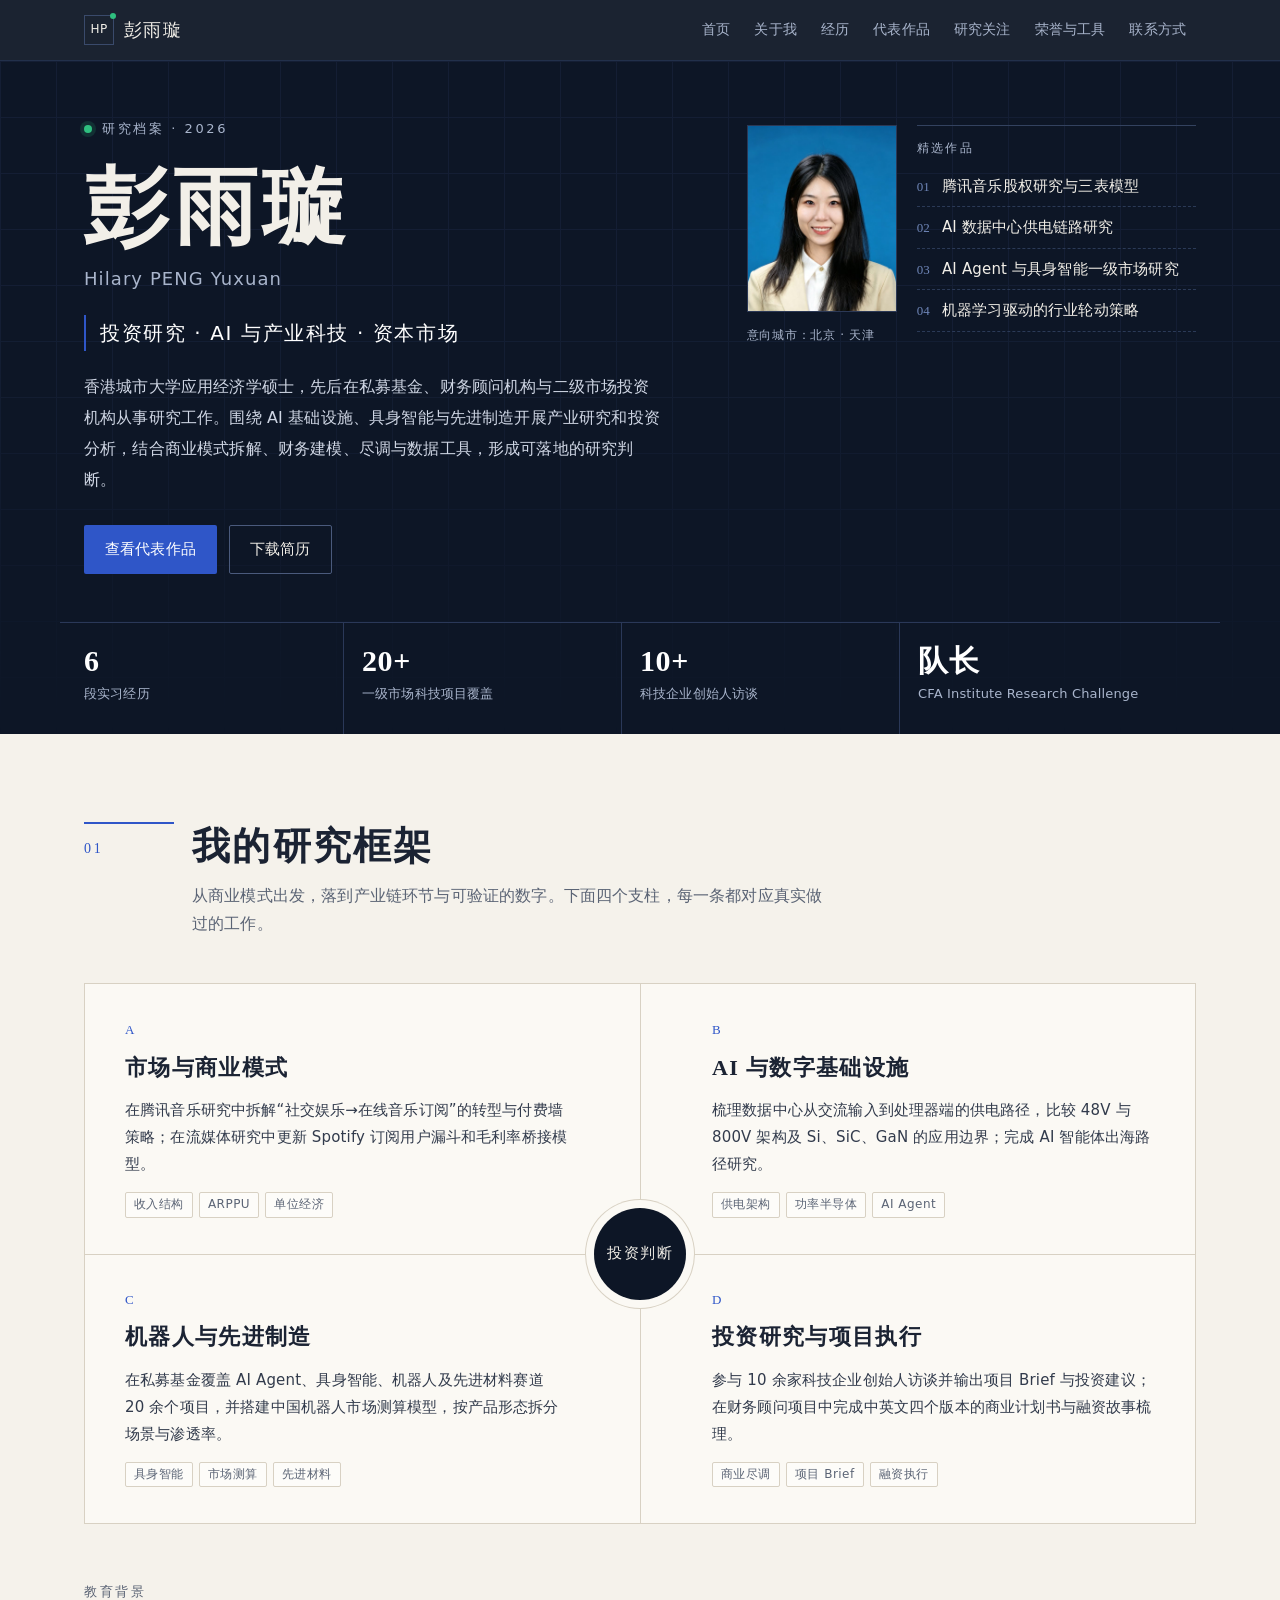
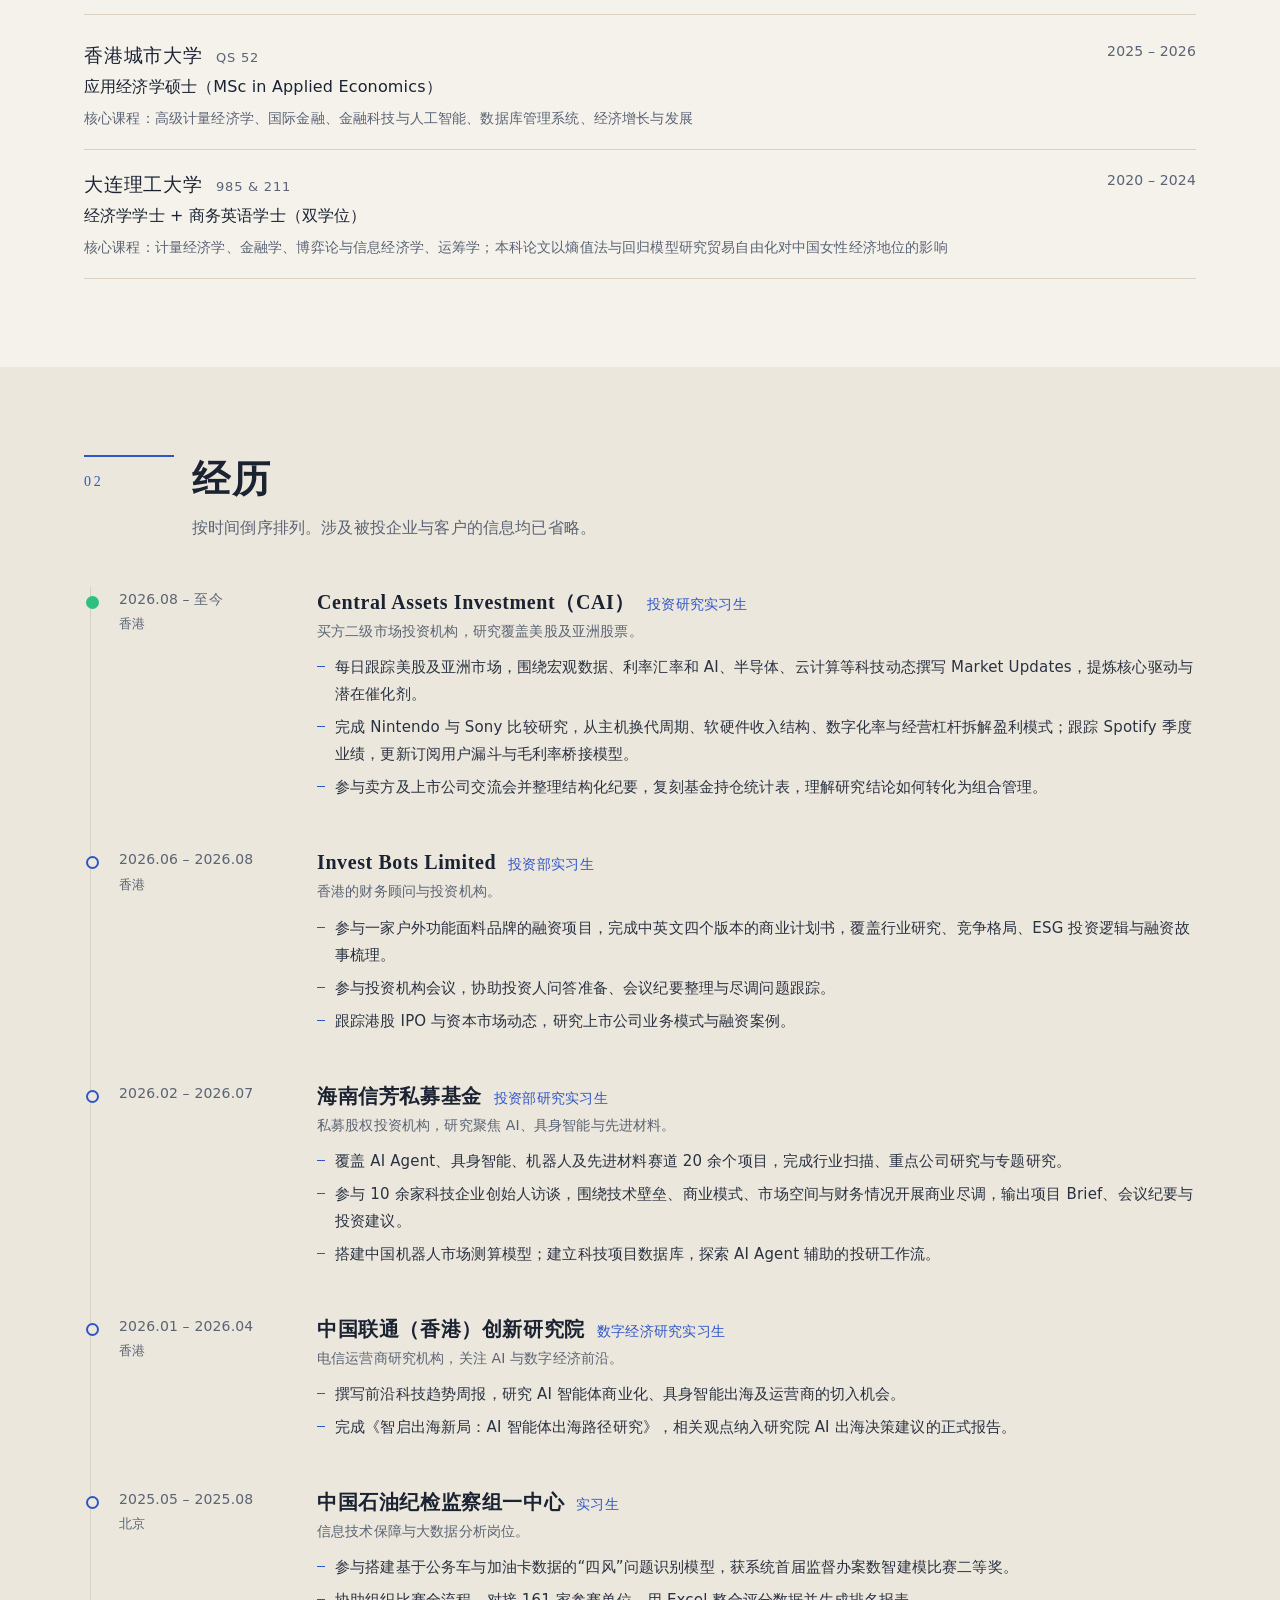
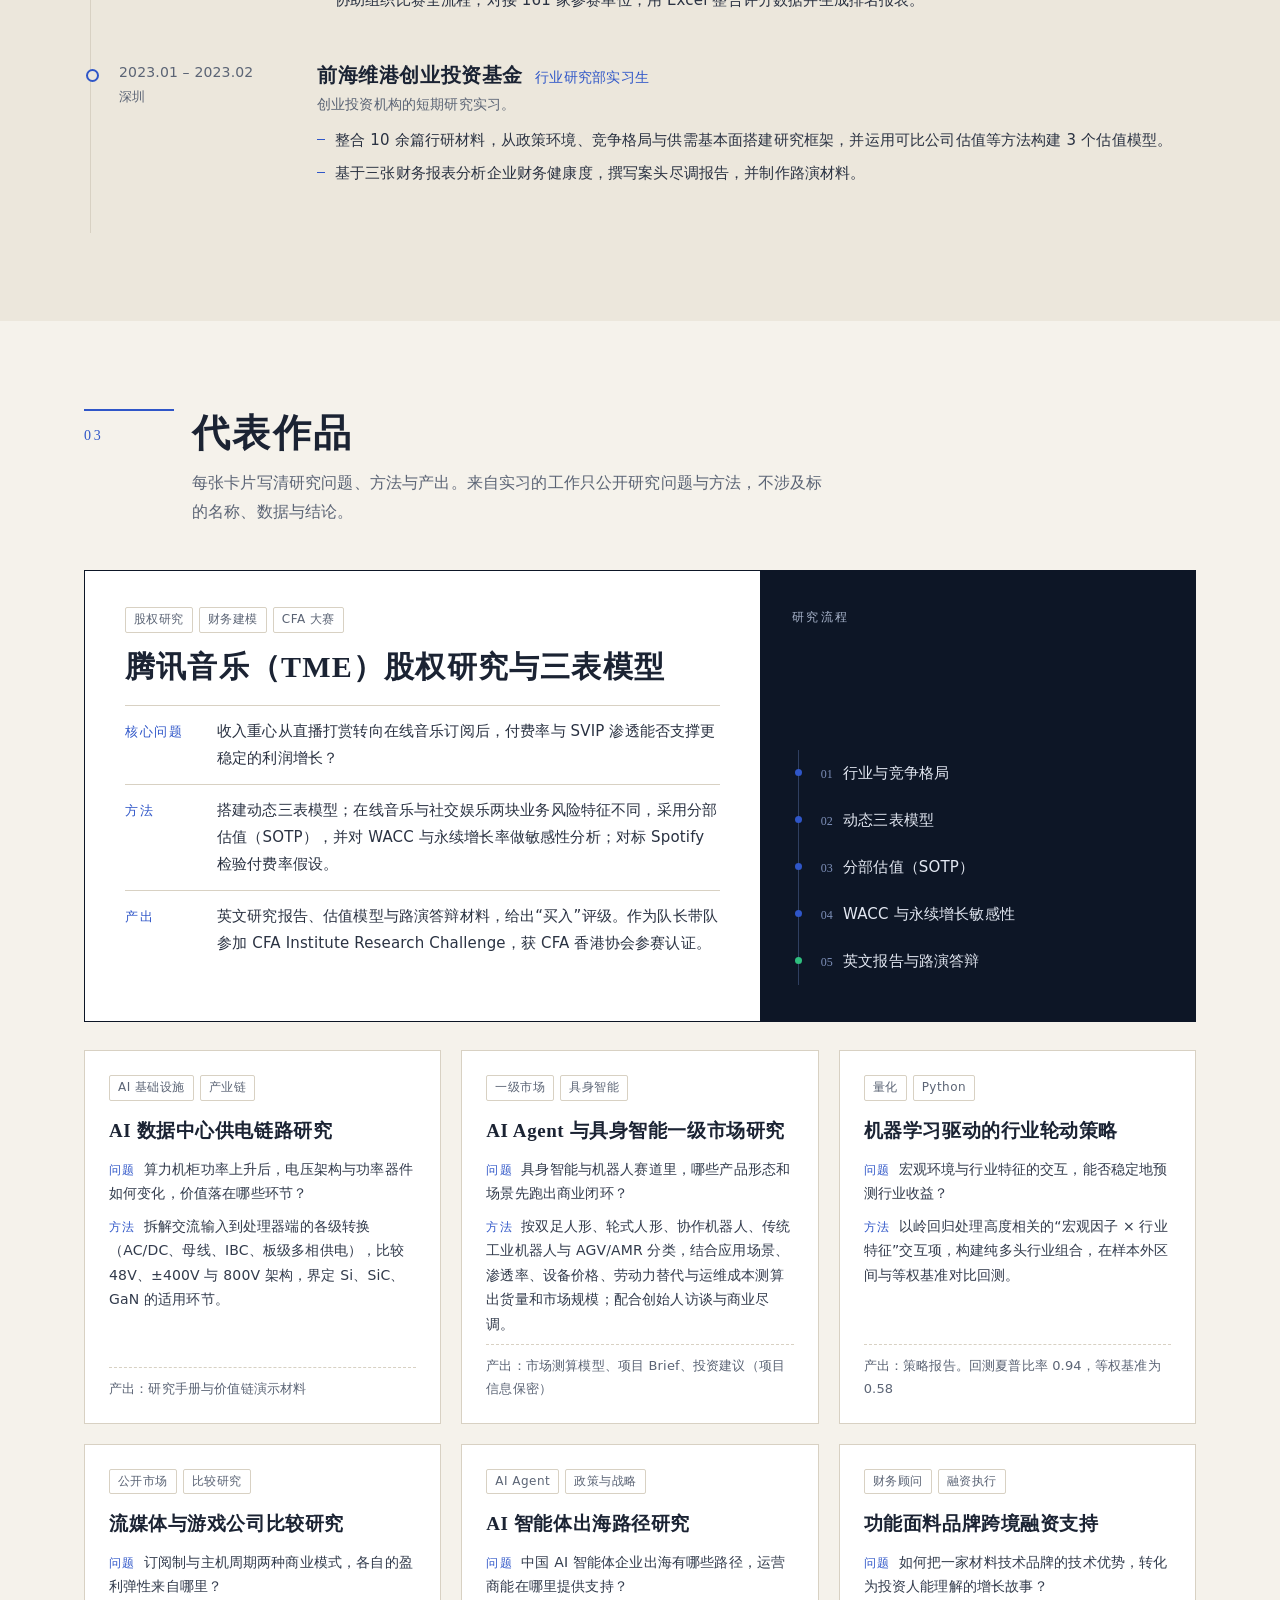
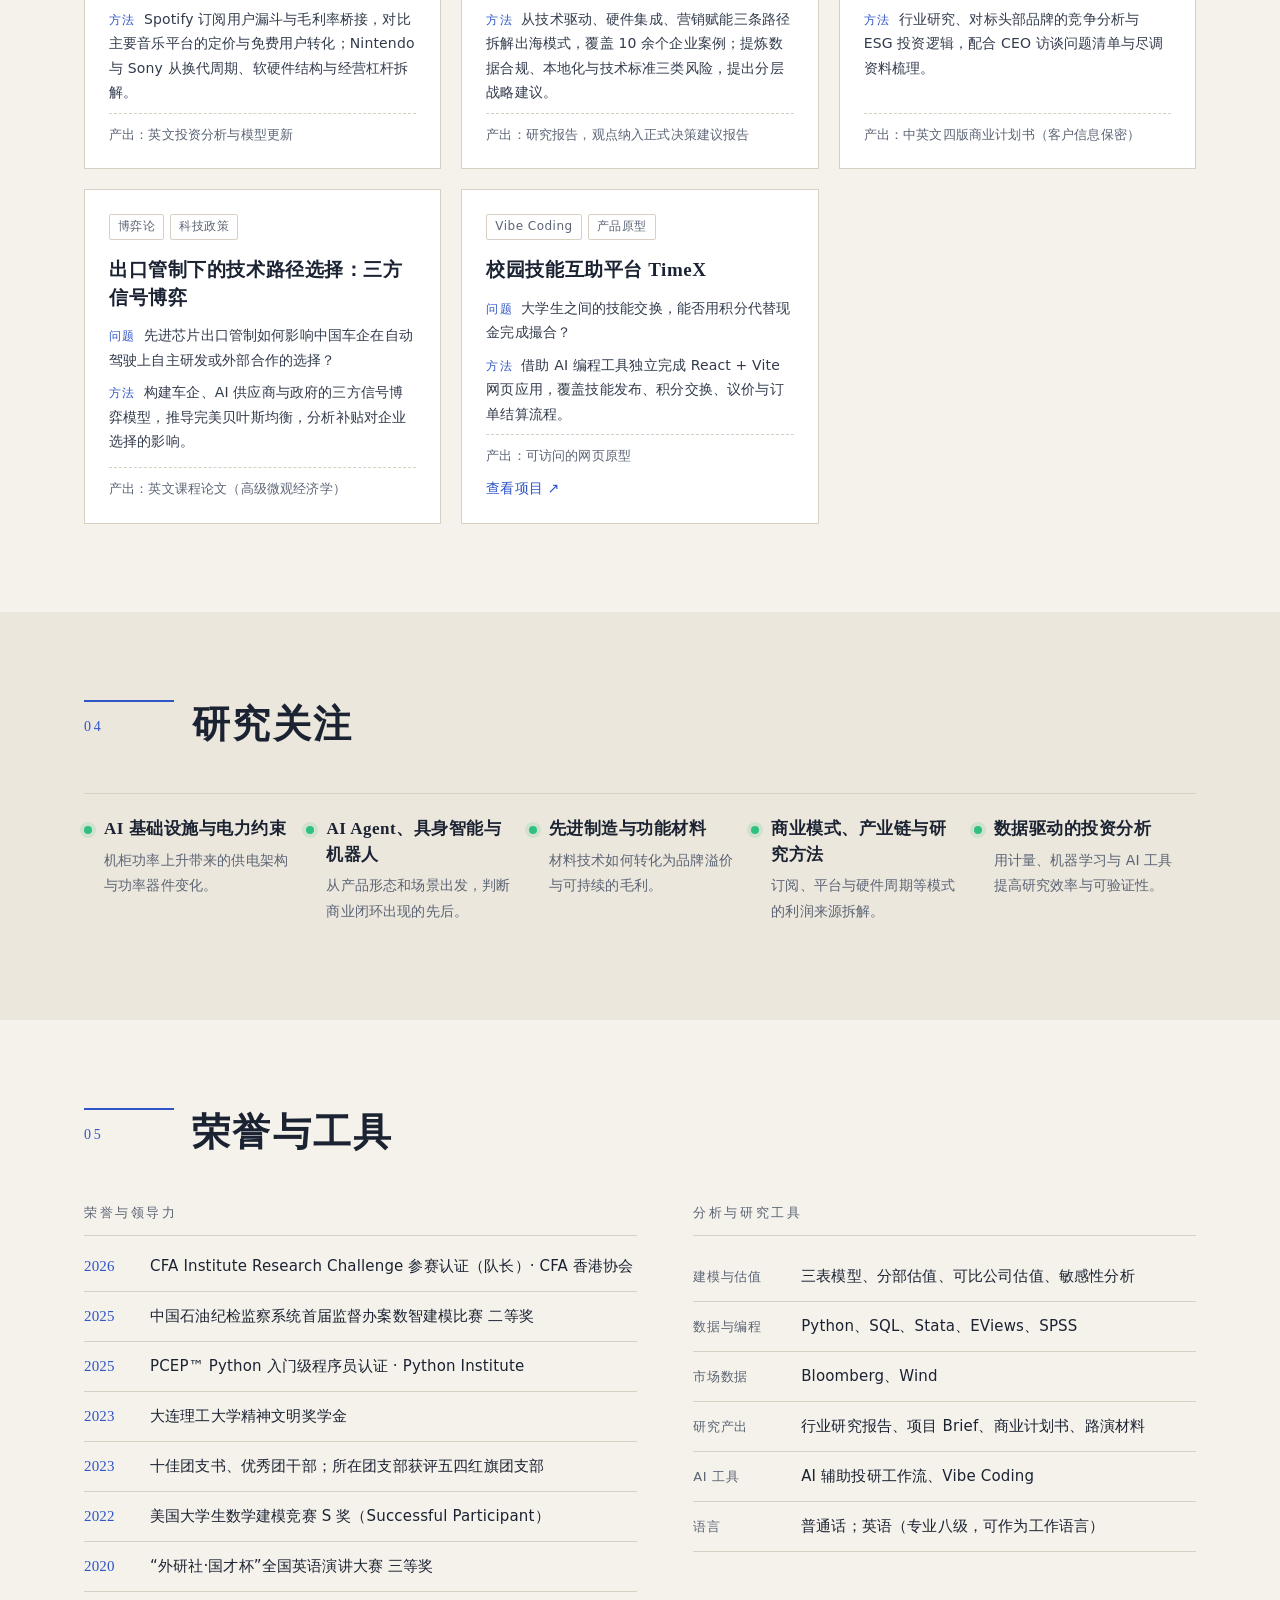
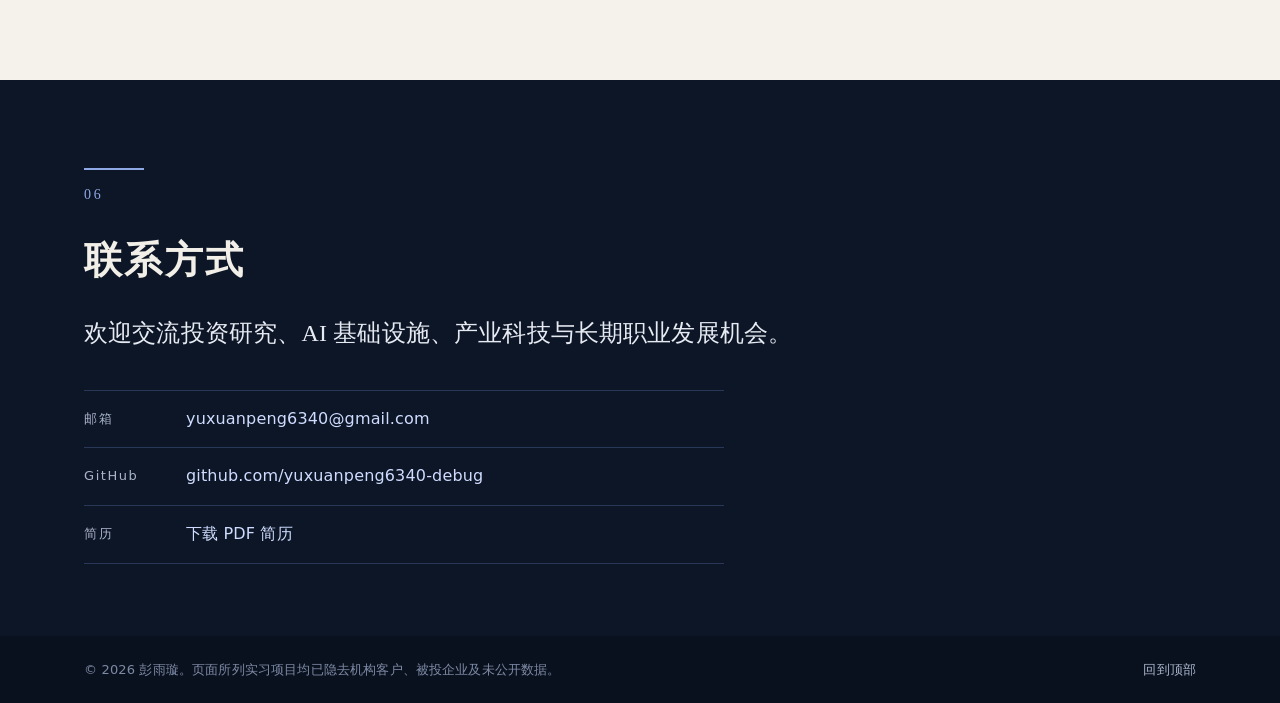
==== index.html @ 00a46c75 "Publish personal research portfolio Co-Authored-By: Claude Opus 5.5 <noreply@anthropic.com>" ====
<!doctype html>
<html lang="zh-CN">
<head>
<meta charset="utf-8">
<meta name="viewport" content="width=device-width, initial-scale=1">
<title>彭雨璇 · 投资研究档案</title>
<meta name="description" content="彭雨璇（Hilary PENG Yuxuan），香港城市大学应用经济学硕士。围绕 AI 基础设施、具身智能与先进制造开展产业研究和投资分析，经历覆盖私募股权、财务顾问与二级市场研究。">
<meta name="author" content="彭雨璇">
<meta property="og:type" content="website">
<meta property="og:locale" content="zh_CN">
<meta property="og:title" content="彭雨璇 · 投资研究档案">
<meta property="og:description" content="投资研究 · AI 与产业科技 · 资本市场。以产业理解、数据分析和投资框架连接 AI、先进制造与资本市场。">
<meta property="og:url" content="https://yuxuanpeng6340-debug.github.io/">
<meta property="og:image" content="https://yuxuanpeng6340-debug.github.io/assets/og.png">
<meta name="twitter:card" content="summary_large_image">
<meta name="theme-color" content="#0d1626">
<link rel="icon" href="assets/favicon.svg" type="image/svg+xml">
<link rel="stylesheet" href="assets/style.css">
</head>
<body>
<a class="skip" href="#main">跳到正文</a>

<header class="nav" id="top">
  <div class="nav-in">
    <a class="brand" href="#home" aria-label="返回首页"><span class="mark" aria-hidden="true">HP</span><span>彭雨璇</span></a>
    <button class="menu-btn" aria-expanded="false" aria-controls="menu">目录</button>
    <nav id="menu" aria-label="页面导航">
      <a href="#home">首页</a>
      <a href="#about">关于我</a>
      <a href="#experience">经历</a>
      <a href="#work">代表作品</a>
      <a href="#interests">研究关注</a>
      <a href="#honors">荣誉与工具</a>
      <a href="#contact">联系方式</a>
    </nav>
  </div>
</header>

<main id="main">

<!-- 首页 -->
<section class="hero" id="home">
  <div class="grid-bg" aria-hidden="true"></div>
  <div class="wrap hero-in">
    <div class="hero-text">
      <p class="kicker"><span class="sig"></span>研究档案 · 2026</p>
      <h1>彭雨璇<span class="en">Hilary PENG Yuxuan</span></h1>
      <p class="position">投资研究 · AI 与产业科技 · 资本市场</p>
      <p class="lede">香港城市大学应用经济学硕士，先后在私募基金、财务顾问机构与二级市场投资机构从事研究工作。围绕 AI 基础设施、具身智能与先进制造开展产业研究和投资分析，结合商业模式拆解、财务建模、尽调与数据工具，形成可落地的研究判断。</p>
      <div class="cta">
        <a class="btn primary" href="#work">查看代表作品</a>
        <a class="btn ghost" href="cv.pdf" download="彭雨璇_简历.pdf">下载简历</a>
      </div>
    </div>

    <aside class="hero-side" aria-label="个人概览与精选作品">
      <figure class="portrait">
        <img src="assets/portrait.jpg" width="640" height="800" alt="彭雨璇的职业照">
        <figcaption><span class="tag">意向城市：北京 · 天津</span></figcaption>
      </figure>
      <div class="picks">
        <p class="picks-h">精选作品</p>
        <ol>
          <li><a href="#w-tme"><span class="n">01</span>腾讯音乐股权研究与三表模型</a></li>
          <li><a href="#w-power"><span class="n">02</span>AI 数据中心供电链路研究</a></li>
          <li><a href="#w-robot"><span class="n">03</span>AI Agent 与具身智能一级市场研究</a></li>
          <li><a href="#w-quant"><span class="n">04</span>机器学习驱动的行业轮动策略</a></li>
        </ol>
      </div>
    </aside>
  </div>
  <div class="wrap facts" role="list">
    <div role="listitem"><b>6</b><span>段实习经历</span></div>
    <div role="listitem"><b>20+</b><span>一级市场科技项目覆盖</span></div>
    <div role="listitem"><b>10+</b><span>科技企业创始人访谈</span></div>
    <div role="listitem"><b>队长</b><span>CFA Institute Research Challenge</span></div>
  </div>
</section>

<!-- 关于我 · 研究框架 -->
<section class="sec" id="about">
  <div class="wrap">
    <div class="sec-head">
      <p class="idx">01</p>
      <h2>我的研究框架</h2>
      <p class="sec-sub">从商业模式出发，落到产业链环节与可验证的数字。下面四个支柱，每一条都对应真实做过的工作。</p>
    </div>

    <div class="map">
      <div class="map-core" aria-hidden="true"><span>投资判断</span></div>
      <article class="pillar p1">
        <p class="p-no">A</p>
        <h3>市场与商业模式</h3>
        <p>在腾讯音乐研究中拆解“社交娱乐→在线音乐订阅”的转型与付费墙策略；在流媒体研究中更新 Spotify 订阅用户漏斗和毛利率桥接模型。</p>
        <ul class="tags"><li>收入结构</li><li>ARPPU</li><li>单位经济</li></ul>
      </article>
      <article class="pillar p2">
        <p class="p-no">B</p>
        <h3>AI 与数字基础设施</h3>
        <p>梳理数据中心从交流输入到处理器端的供电路径，比较 48V 与 800V 架构及 Si、SiC、GaN 的应用边界；完成 AI 智能体出海路径研究。</p>
        <ul class="tags"><li>供电架构</li><li>功率半导体</li><li>AI Agent</li></ul>
      </article>
      <article class="pillar p3">
        <p class="p-no">C</p>
        <h3>机器人与先进制造</h3>
        <p>在私募基金覆盖 AI Agent、具身智能、机器人及先进材料赛道 20 余个项目，并搭建中国机器人市场测算模型，按产品形态拆分场景与渗透率。</p>
        <ul class="tags"><li>具身智能</li><li>市场测算</li><li>先进材料</li></ul>
      </article>
      <article class="pillar p4">
        <p class="p-no">D</p>
        <h3>投资研究与项目执行</h3>
        <p>参与 10 余家科技企业创始人访谈并输出项目 Brief 与投资建议；在财务顾问项目中完成中英文四个版本的商业计划书与融资故事梳理。</p>
        <ul class="tags"><li>商业尽调</li><li>项目 Brief</li><li>融资执行</li></ul>
      </article>
    </div>

    <div class="edu">
      <h3 class="mini-h">教育背景</h3>
      <div class="edu-row">
        <div>
          <p class="edu-school">香港城市大学 <span class="muted">QS 52</span></p>
          <p>应用经济学硕士（MSc in Applied Economics）</p>
          <p class="muted">核心课程：高级计量经济学、国际金融、金融科技与人工智能、数据库管理系统、经济增长与发展</p>
        </div>
        <p class="when">2025 – 2026</p>
      </div>
      <div class="edu-row">
        <div>
          <p class="edu-school">大连理工大学 <span class="muted">985 &amp; 211</span></p>
          <p>经济学学士 + 商务英语学士（双学位）</p>
          <p class="muted">核心课程：计量经济学、金融学、博弈论与信息经济学、运筹学；本科论文以熵值法与回归模型研究贸易自由化对中国女性经济地位的影响</p>
        </div>
        <p class="when">2020 – 2024</p>
      </div>
    </div>
  </div>
</section>

<!-- 经历 -->
<section class="sec alt" id="experience">
  <div class="wrap">
    <div class="sec-head">
      <p class="idx">02</p>
      <h2>经历</h2>
      <p class="sec-sub">按时间倒序排列。涉及被投企业与客户的信息均已省略。</p>
    </div>

    <ol class="timeline">
      <li class="job">
        <div class="job-meta"><p class="when">2026.08 – 至今</p><p class="where">香港</p></div>
        <div class="job-body">
          <h3>Central Assets Investment（CAI）<span class="role">投资研究实习生</span></h3>
          <p class="ctx">买方二级市场投资机构，研究覆盖美股及亚洲股票。</p>
          <ul>
            <li>每日跟踪美股及亚洲市场，围绕宏观数据、利率汇率和 AI、半导体、云计算等科技动态撰写 Market Updates，提炼核心驱动与潜在催化剂。</li>
            <li>完成 Nintendo 与 Sony 比较研究，从主机换代周期、软硬件收入结构、数字化率与经营杠杆拆解盈利模式；跟踪 Spotify 季度业绩，更新订阅用户漏斗与毛利率桥接模型。</li>
            <li>参与卖方及上市公司交流会并整理结构化纪要，复刻基金持仓统计表，理解研究结论如何转化为组合管理。</li>
          </ul>
        </div>
      </li>
      <li class="job">
        <div class="job-meta"><p class="when">2026.06 – 2026.08</p><p class="where">香港</p></div>
        <div class="job-body">
          <h3>Invest Bots Limited<span class="role">投资部实习生</span></h3>
          <p class="ctx">香港的财务顾问与投资机构。</p>
          <ul>
            <li>参与一家户外功能面料品牌的融资项目，完成中英文四个版本的商业计划书，覆盖行业研究、竞争格局、ESG 投资逻辑与融资故事梳理。</li>
            <li>参与投资机构会议，协助投资人问答准备、会议纪要整理与尽调问题跟踪。</li>
            <li>跟踪港股 IPO 与资本市场动态，研究上市公司业务模式与融资案例。</li>
          </ul>
        </div>
      </li>
      <li class="job">
        <div class="job-meta"><p class="when">2026.02 – 2026.07</p></div>
        <div class="job-body">
          <h3>海南信芳私募基金<span class="role">投资部研究实习生</span></h3>
          <p class="ctx">私募股权投资机构，研究聚焦 AI、具身智能与先进材料。</p>
          <ul>
            <li>覆盖 AI Agent、具身智能、机器人及先进材料赛道 20 余个项目，完成行业扫描、重点公司研究与专题研究。</li>
            <li>参与 10 余家科技企业创始人访谈，围绕技术壁垒、商业模式、市场空间与财务情况开展商业尽调，输出项目 Brief、会议纪要与投资建议。</li>
            <li>搭建中国机器人市场测算模型；建立科技项目数据库，探索 AI Agent 辅助的投研工作流。</li>
          </ul>
        </div>
      </li>
      <li class="job">
        <div class="job-meta"><p class="when">2026.01 – 2026.04</p><p class="where">香港</p></div>
        <div class="job-body">
          <h3>中国联通（香港）创新研究院<span class="role">数字经济研究实习生</span></h3>
          <p class="ctx">电信运营商研究机构，关注 AI 与数字经济前沿。</p>
          <ul>
            <li>撰写前沿科技趋势周报，研究 AI 智能体商业化、具身智能出海及运营商的切入机会。</li>
            <li>完成《智启出海新局：AI 智能体出海路径研究》，相关观点纳入研究院 AI 出海决策建议的正式报告。</li>
          </ul>
        </div>
      </li>
      <li class="job">
        <div class="job-meta"><p class="when">2025.05 – 2025.08</p><p class="where">北京</p></div>
        <div class="job-body">
          <h3>中国石油纪检监察组一中心<span class="role">实习生</span></h3>
          <p class="ctx">信息技术保障与大数据分析岗位。</p>
          <ul>
            <li>参与搭建基于公务车与加油卡数据的“四风”问题识别模型，获系统首届监督办案数智建模比赛二等奖。</li>
            <li>协助组织比赛全流程，对接 161 家参赛单位，用 Excel 整合评分数据并生成排名报表。</li>
          </ul>
        </div>
      </li>
      <li class="job">
        <div class="job-meta"><p class="when">2023.01 – 2023.02</p><p class="where">深圳</p></div>
        <div class="job-body">
          <h3>前海维港创业投资基金<span class="role">行业研究部实习生</span></h3>
          <p class="ctx">创业投资机构的短期研究实习。</p>
          <ul>
            <li>整合 10 余篇行研材料，从政策环境、竞争格局与供需基本面搭建研究框架，并运用可比公司估值等方法构建 3 个估值模型。</li>
            <li>基于三张财务报表分析企业财务健康度，撰写案头尽调报告，并制作路演材料。</li>
          </ul>
        </div>
      </li>
    </ol>
  </div>
</section>

<!-- 代表作品 -->
<section class="sec" id="work">
  <div class="wrap">
    <div class="sec-head">
      <p class="idx">03</p>
      <h2>代表作品</h2>
      <p class="sec-sub">每张卡片写清研究问题、方法与产出。来自实习的工作只公开研究问题与方法，不涉及标的名称、数据与结论。</p>
    </div>

    <article class="feature" id="w-tme">
      <div class="f-main">
        <ul class="tags"><li>股权研究</li><li>财务建模</li><li>CFA 大赛</li></ul>
        <h3>腾讯音乐（TME）股权研究与三表模型</h3>
        <dl class="qa">
          <div><dt>核心问题</dt><dd>收入重心从直播打赏转向在线音乐订阅后，付费率与 SVIP 渗透能否支撑更稳定的利润增长？</dd></div>
          <div><dt>方法</dt><dd>搭建动态三表模型；在线音乐与社交娱乐两块业务风险特征不同，采用分部估值（SOTP），并对 WACC 与永续增长率做敏感性分析；对标 Spotify 检验付费率假设。</dd></div>
          <div><dt>产出</dt><dd>英文研究报告、估值模型与路演答辩材料，给出“买入”评级。作为队长带队参加 CFA Institute Research Challenge，获 CFA 香港协会参赛认证。</dd></div>
        </dl>
      </div>
      <div class="f-side">
        <p class="bars-h">研究流程</p>
        <ol class="steps">
          <li><span>01</span>行业与竞争格局</li>
          <li><span>02</span>动态三表模型</li>
          <li><span>03</span>分部估值（SOTP）</li>
          <li><span>04</span>WACC 与永续增长敏感性</li>
          <li><span>05</span>英文报告与路演答辩</li>
        </ol>
      </div>
    </article>

    <div class="cards">
      <article class="card" id="w-power">
        <ul class="tags"><li>AI 基础设施</li><li>产业链</li></ul>
        <h3>AI 数据中心供电链路研究</h3>
        <p><b>问题</b>算力机柜功率上升后，电压架构与功率器件如何变化，价值落在哪些环节？</p>
        <p><b>方法</b>拆解交流输入到处理器端的各级转换（AC/DC、母线、IBC、板级多相供电），比较 48V、±400V 与 800V 架构，界定 Si、SiC、GaN 的适用环节。</p>
        <p class="out">产出：研究手册与价值链演示材料</p>
      </article>

      <article class="card" id="w-robot">
        <ul class="tags"><li>一级市场</li><li>具身智能</li></ul>
        <h3>AI Agent 与具身智能一级市场研究</h3>
        <p><b>问题</b>具身智能与机器人赛道里，哪些产品形态和场景先跑出商业闭环？</p>
        <p><b>方法</b>按双足人形、轮式人形、协作机器人、传统工业机器人与 AGV/AMR 分类，结合应用场景、渗透率、设备价格、劳动力替代与运维成本测算出货量和市场规模；配合创始人访谈与商业尽调。</p>
        <p class="out">产出：市场测算模型、项目 Brief、投资建议（项目信息保密）</p>
      </article>

      <article class="card" id="w-quant">
        <ul class="tags"><li>量化</li><li>Python</li></ul>
        <h3>机器学习驱动的行业轮动策略</h3>
        <p><b>问题</b>宏观环境与行业特征的交互，能否稳定地预测行业收益？</p>
        <p><b>方法</b>以岭回归处理高度相关的“宏观因子 × 行业特征”交互项，构建纯多头行业组合，在样本外区间与等权基准对比回测。</p>
        <p class="out">产出：策略报告。回测夏普比率 0.94，等权基准为 0.58</p>
      </article>

      <article class="card">
        <ul class="tags"><li>公开市场</li><li>比较研究</li></ul>
        <h3>流媒体与游戏公司比较研究</h3>
        <p><b>问题</b>订阅制与主机周期两种商业模式，各自的盈利弹性来自哪里？</p>
        <p><b>方法</b>Spotify 订阅用户漏斗与毛利率桥接，对比主要音乐平台的定价与免费用户转化；Nintendo 与 Sony 从换代周期、软硬件结构与经营杠杆拆解。</p>
        <p class="out">产出：英文投资分析与模型更新</p>
      </article>

      <article class="card">
        <ul class="tags"><li>AI Agent</li><li>政策与战略</li></ul>
        <h3>AI 智能体出海路径研究</h3>
        <p><b>问题</b>中国 AI 智能体企业出海有哪些路径，运营商能在哪里提供支持？</p>
        <p><b>方法</b>从技术驱动、硬件集成、营销赋能三条路径拆解出海模式，覆盖 10 余个企业案例；提炼数据合规、本地化与技术标准三类风险，提出分层战略建议。</p>
        <p class="out">产出：研究报告，观点纳入正式决策建议报告</p>
      </article>

      <article class="card">
        <ul class="tags"><li>财务顾问</li><li>融资执行</li></ul>
        <h3>功能面料品牌跨境融资支持</h3>
        <p><b>问题</b>如何把一家材料技术品牌的技术优势，转化为投资人能理解的增长故事？</p>
        <p><b>方法</b>行业研究、对标头部品牌的竞争分析与 ESG 投资逻辑，配合 CEO 访谈问题清单与尽调资料梳理。</p>
        <p class="out">产出：中英文四版商业计划书（客户信息保密）</p>
      </article>

      <article class="card">
        <ul class="tags"><li>博弈论</li><li>科技政策</li></ul>
        <h3>出口管制下的技术路径选择：三方信号博弈</h3>
        <p><b>问题</b>先进芯片出口管制如何影响中国车企在自动驾驶上自主研发或外部合作的选择？</p>
        <p><b>方法</b>构建车企、AI 供应商与政府的三方信号博弈模型，推导完美贝叶斯均衡，分析补贴对企业选择的影响。</p>
        <p class="out">产出：英文课程论文（高级微观经济学）</p>
      </article>

      <article class="card">
        <ul class="tags"><li>Vibe Coding</li><li>产品原型</li></ul>
        <h3>校园技能互助平台 TimeX</h3>
        <p><b>问题</b>大学生之间的技能交换，能否用积分代替现金完成撮合？</p>
        <p><b>方法</b>借助 AI 编程工具独立完成 React + Vite 网页应用，覆盖技能发布、积分交换、议价与订单结算流程。</p>
        <p class="out">产出：可访问的网页原型</p>
        <a class="link" href="https://yuxuanpeng6340-debug.github.io/TimeX/" target="_blank" rel="noopener">查看项目<span aria-hidden="true"> ↗</span></a>
      </article>
    </div>
  </div>
</section>

<!-- 研究关注 -->
<section class="sec alt" id="interests">
  <div class="wrap">
    <div class="sec-head">
      <p class="idx">04</p>
      <h2>研究关注</h2>
    </div>
    <ul class="interests">
      <li><span class="sig"></span><div><h3>AI 基础设施与电力约束</h3><p>机柜功率上升带来的供电架构与功率器件变化。</p></div></li>
      <li><span class="sig"></span><div><h3>AI Agent、具身智能与机器人</h3><p>从产品形态和场景出发，判断商业闭环出现的先后。</p></div></li>
      <li><span class="sig"></span><div><h3>先进制造与功能材料</h3><p>材料技术如何转化为品牌溢价与可持续的毛利。</p></div></li>
      <li><span class="sig"></span><div><h3>商业模式、产业链与研究方法</h3><p>订阅、平台与硬件周期等模式的利润来源拆解。</p></div></li>
      <li><span class="sig"></span><div><h3>数据驱动的投资分析</h3><p>用计量、机器学习与 AI 工具提高研究效率与可验证性。</p></div></li>
    </ul>
  </div>
</section>

<!-- 荣誉与工具 -->
<section class="sec" id="honors">
  <div class="wrap">
    <div class="sec-head">
      <p class="idx">05</p>
      <h2>荣誉与工具</h2>
    </div>
    <div class="two">
      <div>
        <h3 class="mini-h">荣誉与领导力</h3>
        <ul class="honors">
          <li><span class="yr">2026</span>CFA Institute Research Challenge 参赛认证（队长）· CFA 香港协会</li>
          <li><span class="yr">2025</span>中国石油纪检监察系统首届监督办案数智建模比赛 二等奖</li>
          <li><span class="yr">2025</span>PCEP™ Python 入门级程序员认证 · Python Institute</li>
          <li><span class="yr">2023</span>大连理工大学精神文明奖学金</li>
          <li><span class="yr">2023</span>十佳团支书、优秀团干部；所在团支部获评五四红旗团支部</li>
          <li><span class="yr">2022</span>美国大学生数学建模竞赛 S 奖（Successful Participant）</li>
          <li><span class="yr">2020</span>“外研社·国才杯”全国英语演讲大赛 三等奖</li>
        </ul>
      </div>
      <div>
        <h3 class="mini-h">分析与研究工具</h3>
        <dl class="tools">
          <div><dt>建模与估值</dt><dd>三表模型、分部估值、可比公司估值、敏感性分析</dd></div>
          <div><dt>数据与编程</dt><dd>Python、SQL、Stata、EViews、SPSS</dd></div>
          <div><dt>市场数据</dt><dd>Bloomberg、Wind</dd></div>
          <div><dt>研究产出</dt><dd>行业研究报告、项目 Brief、商业计划书、路演材料</dd></div>
          <div><dt>AI 工具</dt><dd>AI 辅助投研工作流、Vibe Coding</dd></div>
          <div><dt>语言</dt><dd>普通话；英语（专业八级，可作为工作语言）</dd></div>
        </dl>
      </div>
    </div>
  </div>
</section>

<!-- 联系方式 -->
<section class="contact" id="contact">
  <div class="wrap">
    <p class="idx light">06</p>
    <h2>联系方式</h2>
    <p class="close">欢迎交流投资研究、AI 基础设施、产业科技与长期职业发展机会。</p>
    <ul class="links">
      <li><span>邮箱</span><a href="mailto:yuxuanpeng6340@gmail.com">yuxuanpeng6340@gmail.com</a></li>
      <li><span>GitHub</span><a href="https://github.com/yuxuanpeng6340-debug" target="_blank" rel="noopener">github.com/yuxuanpeng6340-debug</a></li>
      <li><span>简历</span><a href="cv.pdf" download="彭雨璇_简历.pdf">下载 PDF 简历</a></li>
    </ul>
  </div>
</section>

</main>

<footer class="foot">
  <div class="wrap">
    <p>© 2026 彭雨璇。页面所列实习项目均已隐去机构客户、被投企业及未公开数据。</p>
    <a href="#top">回到顶部</a>
  </div>
</footer>

<script>
(function(){
  var btn=document.querySelector('.menu-btn'), nav=document.getElementById('menu');
  btn.addEventListener('click',function(){
    var open=btn.getAttribute('aria-expanded')==='true';
    btn.setAttribute('aria-expanded',String(!open)); nav.classList.toggle('open',!open);
  });
  nav.addEventListener('click',function(e){ if(e.target.tagName==='A'){ nav.classList.remove('open'); btn.setAttribute('aria-expanded','false'); }});
  if('IntersectionObserver' in window && !matchMedia('(prefers-reduced-motion: reduce)').matches){
    var els=document.querySelectorAll('.sec-head,.pillar,.job,.feature,.card,.interests li,.two>div');
    els.forEach(function(el){el.classList.add('fade');});
    var io=new IntersectionObserver(function(es){es.forEach(function(en){ if(en.isIntersecting){en.target.classList.add('in'); io.unobserve(en.target);} });},{rootMargin:'0px 0px -8% 0px'});
    els.forEach(function(el){io.observe(el);});
  }
})();
</script>
</body>
</html>
---- assets/style.css ----
:root{
  --ink:#0d1626;        /* 深海军蓝 */
  --ink-2:#16223a;
  --paper:#f5f2eb;      /* 暖白 */
  --paper-2:#ece7dc;
  --text:#1b2333;
  --muted:#5b6475;
  --line:#d8d1c3;
  --cobalt:#2f56c8;
  --cobalt-soft:#dfe6f8;
  --signal:#2fbf7f;
  --on-ink:#f2efe8;
  --on-ink-muted:#a9b5cc;
  --serif:"Songti SC","STSong","Noto Serif SC","Source Han Serif SC","Source Han Serif CN","SimSun",serif;
  --sans:"PingFang SC","Hiragino Sans GB","Microsoft YaHei","Noto Sans SC","Source Han Sans SC",system-ui,sans-serif;
  --maxw:1160px;
}
*{box-sizing:border-box}
html{scroll-behavior:smooth;scroll-padding-top:72px;-webkit-text-size-adjust:100%}
@media (prefers-reduced-motion:reduce){html{scroll-behavior:auto}}
body{margin:0;background:var(--paper);color:var(--text);font-family:var(--sans);font-size:16px;line-height:1.8;letter-spacing:.01em;text-rendering:optimizeLegibility}
img{max-width:100%;height:auto;display:block}
a{color:var(--cobalt);text-decoration:none}
a:hover{text-decoration:underline;text-underline-offset:3px}
:focus-visible{outline:2px solid var(--cobalt);outline-offset:3px;border-radius:2px}
h1,h2,h3{margin:0;font-weight:600}
p{margin:0}
ul,ol{margin:0;padding:0;list-style:none}
.wrap{max-width:var(--maxw);margin:0 auto;padding:0 24px}
.muted{color:var(--muted)}
.skip{position:absolute;left:-999px;top:8px;background:var(--cobalt);color:#fff;padding:8px 14px;z-index:99}
.skip:focus{left:8px}

/* 导航 */
.nav{position:sticky;top:0;z-index:50;background:rgba(13,22,38,.94);backdrop-filter:saturate(140%) blur(6px);border-bottom:1px solid #22304b}
.nav-in{max-width:var(--maxw);margin:0 auto;padding:0 24px;height:60px;display:flex;align-items:center;justify-content:space-between}
.brand{display:flex;align-items:center;gap:10px;color:var(--on-ink);font-family:var(--serif);font-size:18px;letter-spacing:.08em}
.brand:hover{text-decoration:none}
.mark{display:inline-grid;place-items:center;width:30px;height:30px;border:1px solid #3a4a6b;font-family:var(--sans);font-size:12px;letter-spacing:.04em;color:var(--on-ink);position:relative}
.mark::after{content:"";position:absolute;right:-3px;top:-3px;width:6px;height:6px;border-radius:50%;background:var(--signal)}
nav#menu{display:flex;gap:4px}
nav#menu a{color:var(--on-ink-muted);font-size:14px;padding:6px 10px;border-radius:2px}
nav#menu a:hover{color:var(--on-ink);text-decoration:none;background:#1a2741}
.menu-btn{display:none;background:none;border:1px solid #3a4a6b;color:var(--on-ink);font:inherit;font-size:14px;padding:4px 12px;border-radius:2px;cursor:pointer}

/* 首页 */
.hero{position:relative;background:var(--ink);color:var(--on-ink);padding:56px 0 0;overflow:hidden}
.grid-bg{position:absolute;inset:0;background-image:linear-gradient(#1a2640 1px,transparent 1px),linear-gradient(90deg,#1a2640 1px,transparent 1px);background-size:56px 56px;opacity:.55;mask-image:linear-gradient(180deg,#000 40%,transparent)}
.hero-in{position:relative;display:grid;grid-template-columns:1.35fr 1fr;gap:56px;align-items:start}
.kicker{font-size:13px;letter-spacing:.2em;color:var(--on-ink-muted);display:flex;align-items:center;gap:10px}
.sig{display:inline-block;width:8px;height:8px;border-radius:50%;background:var(--signal);box-shadow:0 0 0 4px rgba(47,191,127,.15);flex:none}
.hero h1{font-family:var(--serif);font-size:clamp(48px,7vw,84px);line-height:1.1;letter-spacing:.06em;margin:22px 0 0;font-weight:600}
.hero h1 .en{display:block;font-family:var(--sans);font-size:18px;letter-spacing:.06em;color:var(--on-ink-muted);font-weight:400;margin-top:14px}
.position{margin-top:26px;font-size:20px;letter-spacing:.08em;color:#fff;border-left:2px solid var(--cobalt);padding-left:14px}
.lede{margin-top:20px;max-width:36em;color:#cfd6e4;font-size:16px;line-height:1.95}
.cta{margin-top:30px;display:flex;flex-wrap:wrap;gap:12px}
.btn{display:inline-block;padding:10px 20px;font-size:15px;border-radius:2px;border:1px solid transparent;transition:background .2s,border-color .2s,color .2s}
.btn:hover{text-decoration:none}
.btn.primary{background:var(--cobalt);color:#fff}
.btn.primary:hover{background:#2547ad}
.btn.ghost{border-color:#4a5a7c;color:var(--on-ink)}
.btn.ghost:hover{border-color:var(--on-ink)}
.hero-side{display:grid;grid-template-columns:150px 1fr;gap:20px;align-items:start;margin-top:8px}
.portrait{margin:0;position:relative}
.portrait img{border:1px solid #2a3858;filter:saturate(.92)}
.portrait figcaption{margin-top:8px}
.tag{font-size:12px;color:var(--on-ink-muted);letter-spacing:.06em}
.picks{border-top:1px solid #33425f;padding-top:12px}
.picks-h{font-size:12px;letter-spacing:.2em;color:var(--on-ink-muted);margin-bottom:6px}
.picks li a{display:flex;gap:12px;padding:9px 0;border-bottom:1px dashed #2b3a57;color:var(--on-ink);font-size:15px;line-height:1.5}
.picks li a:hover{color:#fff;text-decoration:none}
.picks li a:hover .n{color:var(--signal)}
.picks .n{font-family:var(--serif);color:#6f86b8;font-size:13px;padding-top:2px;transition:color .2s}
.facts{position:relative;display:grid;grid-template-columns:repeat(4,1fr);margin-top:48px;border-top:1px solid #2a3858}
.facts>div{padding:20px 18px 26px 0;border-right:1px solid #2a3858;margin-right:18px}
.facts>div:last-child{border-right:none}
.facts b{display:block;font-family:var(--serif);font-size:30px;font-weight:600;color:#fff;letter-spacing:.02em;line-height:1.2}
.facts span{font-size:13px;color:var(--on-ink-muted)}

/* 通用区块 */
.sec{padding:88px 0}
.sec.alt{background:var(--paper-2)}
.sec-head{display:grid;grid-template-columns:90px 1fr;column-gap:18px;margin-bottom:44px}
.idx{font-family:var(--serif);font-size:14px;color:var(--cobalt);letter-spacing:.2em;padding-top:12px;border-top:2px solid var(--cobalt);align-self:start}
.idx.light{color:#8fa8e6;border-color:#8fa8e6;display:inline-block;width:60px}
.sec-head h2{font-family:var(--serif);font-size:clamp(28px,3.6vw,38px);letter-spacing:.06em;line-height:1.3}
.sec-sub{grid-column:2;margin-top:10px;color:var(--muted);max-width:40em}
.mini-h{font-size:13px;letter-spacing:.2em;color:var(--muted);font-weight:500;padding-bottom:10px;border-bottom:1px solid var(--line);margin-bottom:6px}
.tags{display:flex;flex-wrap:wrap;gap:6px}
.tags li{font-size:12px;padding:1px 8px;border:1px solid var(--line);color:var(--muted);border-radius:2px;letter-spacing:.04em;background:rgba(255,255,255,.5)}

/* 研究框架 */
.map{position:relative;display:grid;grid-template-columns:1fr 1fr;gap:0;border:1px solid var(--line);background:#fbf9f4}
.map::before,.map::after{content:"";position:absolute;background:var(--line)}
.map::before{left:50%;top:0;bottom:0;width:1px}
.map::after{top:50%;left:0;right:0;height:1px}
.map-core{position:absolute;left:50%;top:50%;transform:translate(-50%,-50%);z-index:2;width:92px;height:92px;border-radius:50%;background:var(--ink);color:var(--on-ink);display:grid;place-items:center;font-family:var(--serif);font-size:15px;letter-spacing:.1em;box-shadow:0 0 0 8px #fbf9f4,0 0 0 9px var(--line)}
.pillar{padding:34px 40px 36px;position:relative}
.p1,.p3{padding-right:72px}.p2,.p4{padding-left:72px}
.p-no{font-family:var(--serif);font-size:13px;color:var(--cobalt);letter-spacing:.2em}
.pillar h3{font-family:var(--serif);font-size:22px;letter-spacing:.06em;margin:6px 0 10px}
.pillar>p:not(.p-no){color:#323b4c;font-size:15px}
.pillar .tags{margin-top:14px}
.pillar::after{content:"";position:absolute;width:6px;height:6px;border-radius:50%;background:var(--signal)}
.p1::after{right:20px;bottom:20px}.p2::after{left:20px;bottom:20px}.p3::after{right:20px;top:20px}.p4::after{left:20px;top:20px}

.edu{margin-top:56px}
.edu-row{display:flex;justify-content:space-between;gap:24px;padding:18px 0;border-bottom:1px solid var(--line)}
.edu-school{font-family:var(--serif);font-size:19px;letter-spacing:.04em}
.edu-school .muted{font-family:var(--sans);font-size:13px;margin-left:8px}
.edu-row p.muted{font-size:14px;margin-top:4px}
.when{font-size:14px;color:var(--muted);white-space:nowrap;font-variant-numeric:tabular-nums}

/* 经历 */
.timeline{border-left:1px solid var(--line);margin-left:6px}
.job{display:grid;grid-template-columns:170px 1fr;gap:28px;padding:0 0 40px 28px;position:relative}
.job::before{content:"";position:absolute;left:-5px;top:9px;width:9px;height:9px;background:var(--paper-2);border:2px solid var(--cobalt);border-radius:50%}
.job:first-child::before{background:var(--signal);border-color:var(--signal)}
.where{font-size:13px;color:var(--muted)}
.job h3{font-family:var(--serif);font-size:20px;letter-spacing:.03em;line-height:1.5}
.role{display:inline-block;font-family:var(--sans);font-size:14px;font-weight:400;color:var(--cobalt);margin-left:12px;letter-spacing:.02em}
.ctx{font-size:14px;color:var(--muted);margin:2px 0 10px}
.job ul li{position:relative;padding-left:18px;margin:6px 0;font-size:15px;color:#2a3242}
.job ul li::before{content:"";position:absolute;left:0;top:.8em;width:8px;height:1px;background:var(--cobalt)}

/* 代表作品 */
.feature{display:grid;grid-template-columns:1.55fr 1fr;border:1px solid var(--ink);background:#fff;margin-bottom:28px;scroll-margin-top:80px}
.f-main{padding:36px 40px}
.feature h3{font-family:var(--serif);font-size:clamp(24px,2.8vw,30px);letter-spacing:.04em;line-height:1.35;margin:14px 0 18px}
.qa div{display:grid;grid-template-columns:80px 1fr;gap:12px;padding:12px 0;border-top:1px solid var(--line)}
.qa dt{font-size:13px;color:var(--cobalt);letter-spacing:.12em;padding-top:2px}
.qa dd{margin:0;font-size:15px;color:#2a3242}
.f-side{background:var(--ink);color:var(--on-ink);padding:36px 32px;display:flex;flex-direction:column;justify-content:space-between}
.bars-h{font-size:12px;letter-spacing:.2em;color:var(--on-ink-muted);margin-bottom:16px}
.bar{margin:12px 0}
.bar span{font-size:13px;color:#d7deeb}
.bar i{display:block;height:4px;margin-top:6px;background:#22314f;position:relative}
.bar i::after{content:"";position:absolute;left:0;top:0;bottom:0;width:var(--w);background:linear-gradient(90deg,var(--cobalt),#5a7fe6)}
.bar:nth-child(3) i::after{background:var(--signal)}
.note{font-size:12px;color:#7d8aa5;margin-top:20px}
.steps{counter-reset:none;border-left:1px solid #2f3f60;margin-left:6px}
.steps li{position:relative;padding:10px 0 10px 22px;font-size:15px;color:#e3e8f2}
.steps li::before{content:"";position:absolute;left:-4px;top:19px;width:7px;height:7px;border-radius:50%;background:var(--cobalt)}
.steps li:last-child::before{background:var(--signal)}
.steps span{font-family:var(--serif);font-size:12px;color:#7d8fb8;margin-right:10px}
.cards{display:grid;grid-template-columns:repeat(3,1fr);gap:20px}
.card{background:#fff;border:1px solid var(--line);padding:24px 24px 22px;display:flex;flex-direction:column;gap:8px;transition:border-color .2s,transform .2s;scroll-margin-top:80px;position:relative}
.card:hover{border-color:var(--cobalt);transform:translateY(-2px)}
.card h3{font-family:var(--serif);font-size:19px;letter-spacing:.03em;line-height:1.45;margin:8px 0 4px}
.card p{font-size:14px;color:#323b4c;line-height:1.75}
.card p b{display:inline-block;font-weight:500;color:var(--cobalt);font-size:12px;letter-spacing:.12em;margin-right:8px}
.card .out{margin-top:auto;padding-top:10px;border-top:1px dashed var(--line);color:var(--muted);font-size:13px}
.card .link{font-size:14px;font-weight:500}
@media (prefers-reduced-motion:reduce){.card:hover{transform:none}}

/* 研究关注 */
.interests{display:grid;grid-template-columns:repeat(5,1fr);gap:0;border-top:1px solid var(--line)}
.interests li{padding:22px 18px 8px 0;display:flex;gap:12px;align-items:flex-start}
.interests .sig{margin-top:10px}
.interests h3{font-family:var(--serif);font-size:17px;letter-spacing:.03em;line-height:1.5}
.interests p{font-size:14px;color:var(--muted);margin-top:6px}

/* 荣誉与工具 */
.two{display:grid;grid-template-columns:1.1fr 1fr;gap:56px}
.honors li{display:grid;grid-template-columns:56px 1fr;gap:10px;padding:11px 0;border-bottom:1px solid var(--line);font-size:15px}
.yr{font-family:var(--serif);color:var(--cobalt);font-variant-numeric:tabular-nums}
.tools div{display:grid;grid-template-columns:96px 1fr;gap:12px;padding:11px 0;border-bottom:1px solid var(--line)}
.tools dt{font-size:13px;color:var(--muted);padding-top:2px;letter-spacing:.06em}
.tools dd{margin:0;font-size:15px}

/* 联系 */
.contact{background:var(--ink);color:var(--on-ink);padding:88px 0 72px}
.contact h2{font-family:var(--serif);font-size:clamp(28px,3.6vw,38px);letter-spacing:.06em;margin-top:18px}
.close{font-family:var(--serif);font-size:clamp(19px,2.2vw,24px);margin-top:18px;max-width:30em;line-height:1.7;color:#e6eaf2}
.links{margin-top:36px;border-top:1px solid #2a3858;max-width:640px}
.links li{display:grid;grid-template-columns:90px 1fr;gap:12px;padding:14px 0;border-bottom:1px solid #2a3858}
.links span{font-size:13px;color:var(--on-ink-muted);letter-spacing:.12em;padding-top:2px}
.links a{color:#cfdcff;word-break:break-all}
.links a:hover{color:#fff}
.foot{background:#0a111e;color:#7d8aa5;font-size:13px;padding:22px 0}
.foot .wrap{display:flex;justify-content:space-between;gap:16px;flex-wrap:wrap}
.foot a{color:#a9b5cc}

/* 动效 */
.fade{opacity:0;transform:translateY(10px);transition:opacity .6s ease,transform .6s ease}
.fade.in{opacity:1;transform:none}

/* 响应式 */
@media (max-width:1020px){
  .hero-in{grid-template-columns:1fr;gap:36px}
  .hero-side{max-width:560px}
  .cards{grid-template-columns:repeat(2,1fr)}
  .interests{grid-template-columns:repeat(2,1fr);column-gap:24px}
  .feature{grid-template-columns:1fr}
}
@media (max-width:860px){
  .menu-btn{display:block}
  nav#menu{display:none;position:absolute;top:60px;left:0;right:0;background:var(--ink);flex-direction:column;padding:8px 16px 16px;border-bottom:1px solid #22304b}
  nav#menu.open{display:flex}
  nav#menu a{padding:10px 8px;font-size:15px}
  .facts{grid-template-columns:repeat(2,1fr)}
  .facts>div:nth-child(2){border-right:none}
  .facts>div:nth-child(-n+2){border-bottom:1px solid #2a3858}
  .map{grid-template-columns:1fr}
  .map::before,.map::after,.map-core{display:none}
  .pillar,.p1,.p2,.p3,.p4{padding:28px 24px;border-bottom:1px solid var(--line)}
  .pillar:last-child{border-bottom:none}
  .p1::after,.p2::after,.p3::after,.p4::after{right:20px;top:24px;left:auto;bottom:auto}
  .job{grid-template-columns:1fr;gap:4px}
  .two{grid-template-columns:1fr;gap:40px}
}
@media (max-width:600px){
  .wrap,.nav-in{padding:0 16px}
  body{font-size:15px}
  .position{font-size:17px;letter-spacing:.04em}
  .hero{padding-top:36px}
  .hero-side{grid-template-columns:110px 1fr;gap:16px}
  .sec{padding:64px 0}
  .sec-head{grid-template-columns:1fr;margin-bottom:32px}
  .idx{width:60px;margin-bottom:14px}
  .sec-sub{grid-column:1}
  .cards{grid-template-columns:1fr}
  .interests{grid-template-columns:1fr}
  .f-main{padding:26px 20px}
  .f-side{padding:26px 20px}
  .qa div{grid-template-columns:1fr;gap:2px}
  .role{display:block;margin-left:0}
  .edu-row{flex-direction:column;gap:4px}
  .honors li{grid-template-columns:48px 1fr}
  .links li{grid-template-columns:70px 1fr}
}
@media print{.nav,.cta,.skip{display:none}.hero,.contact{background:#fff;color:#000}}
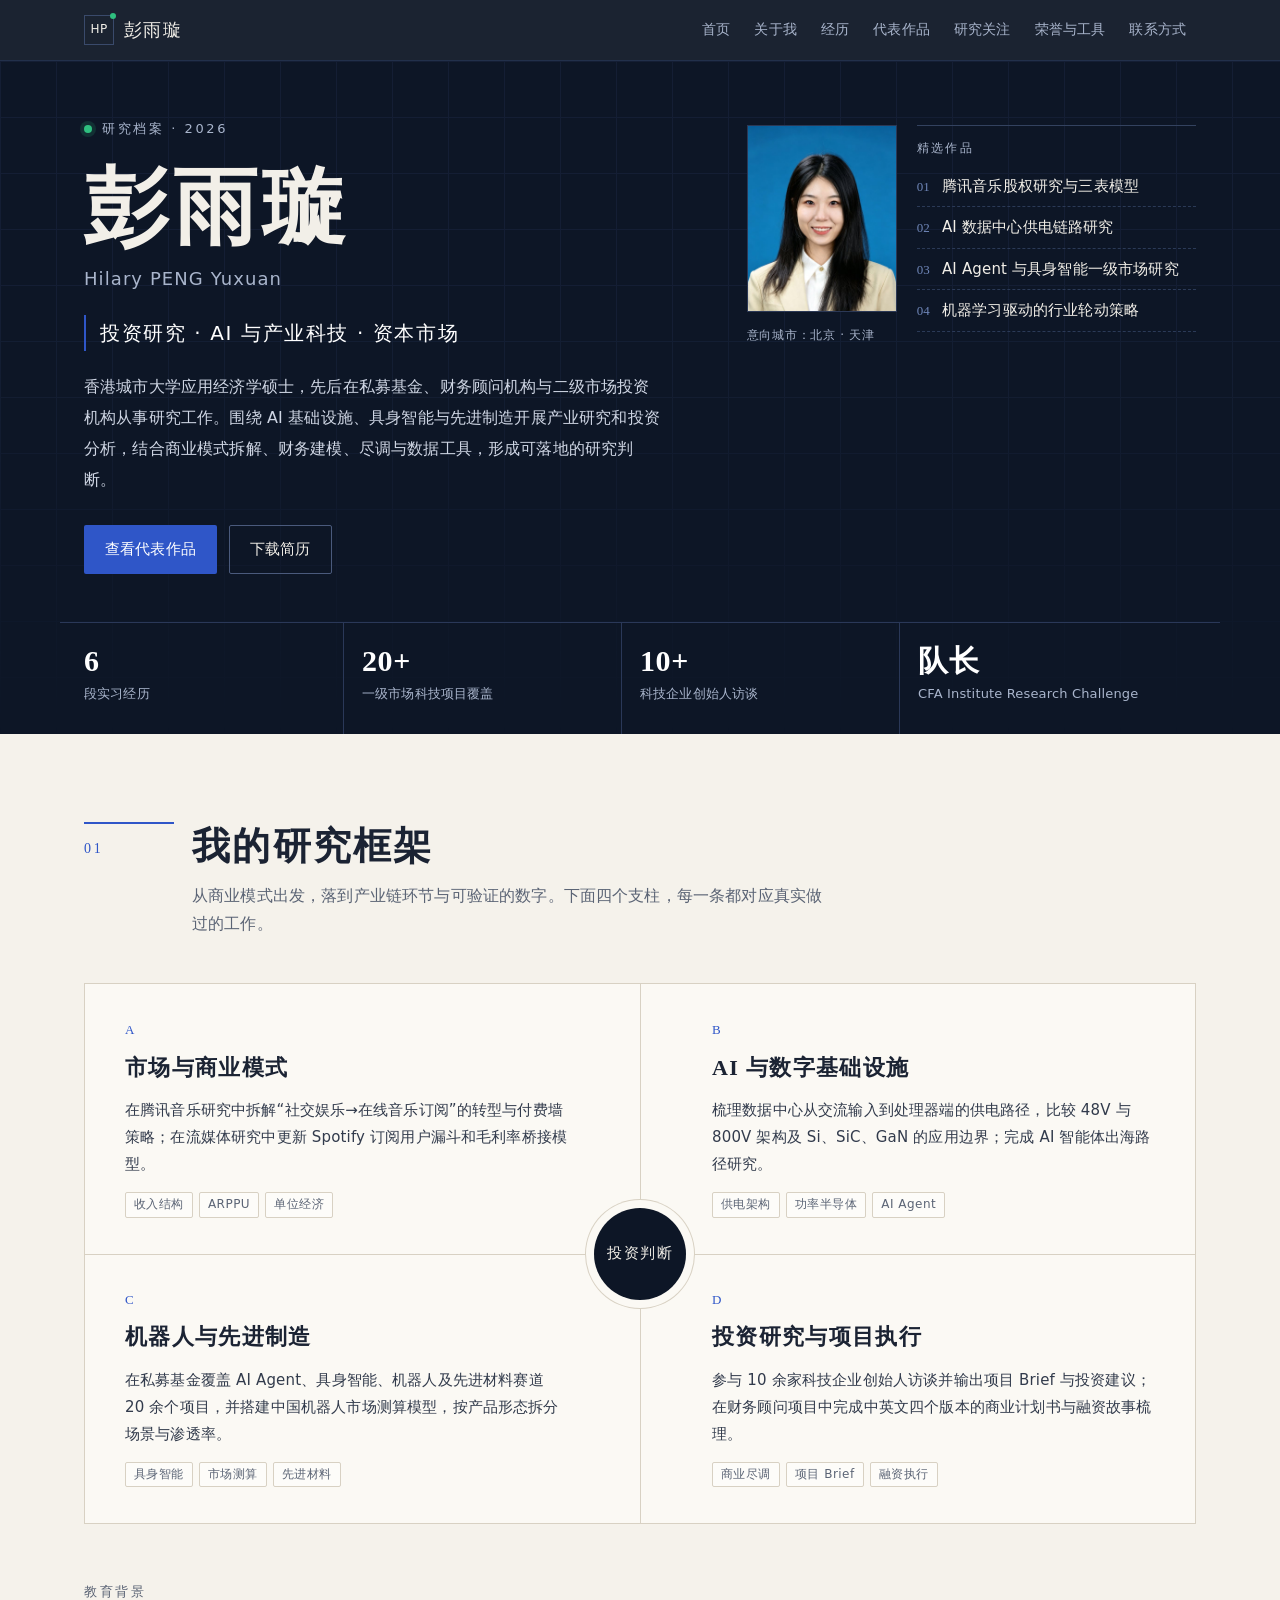
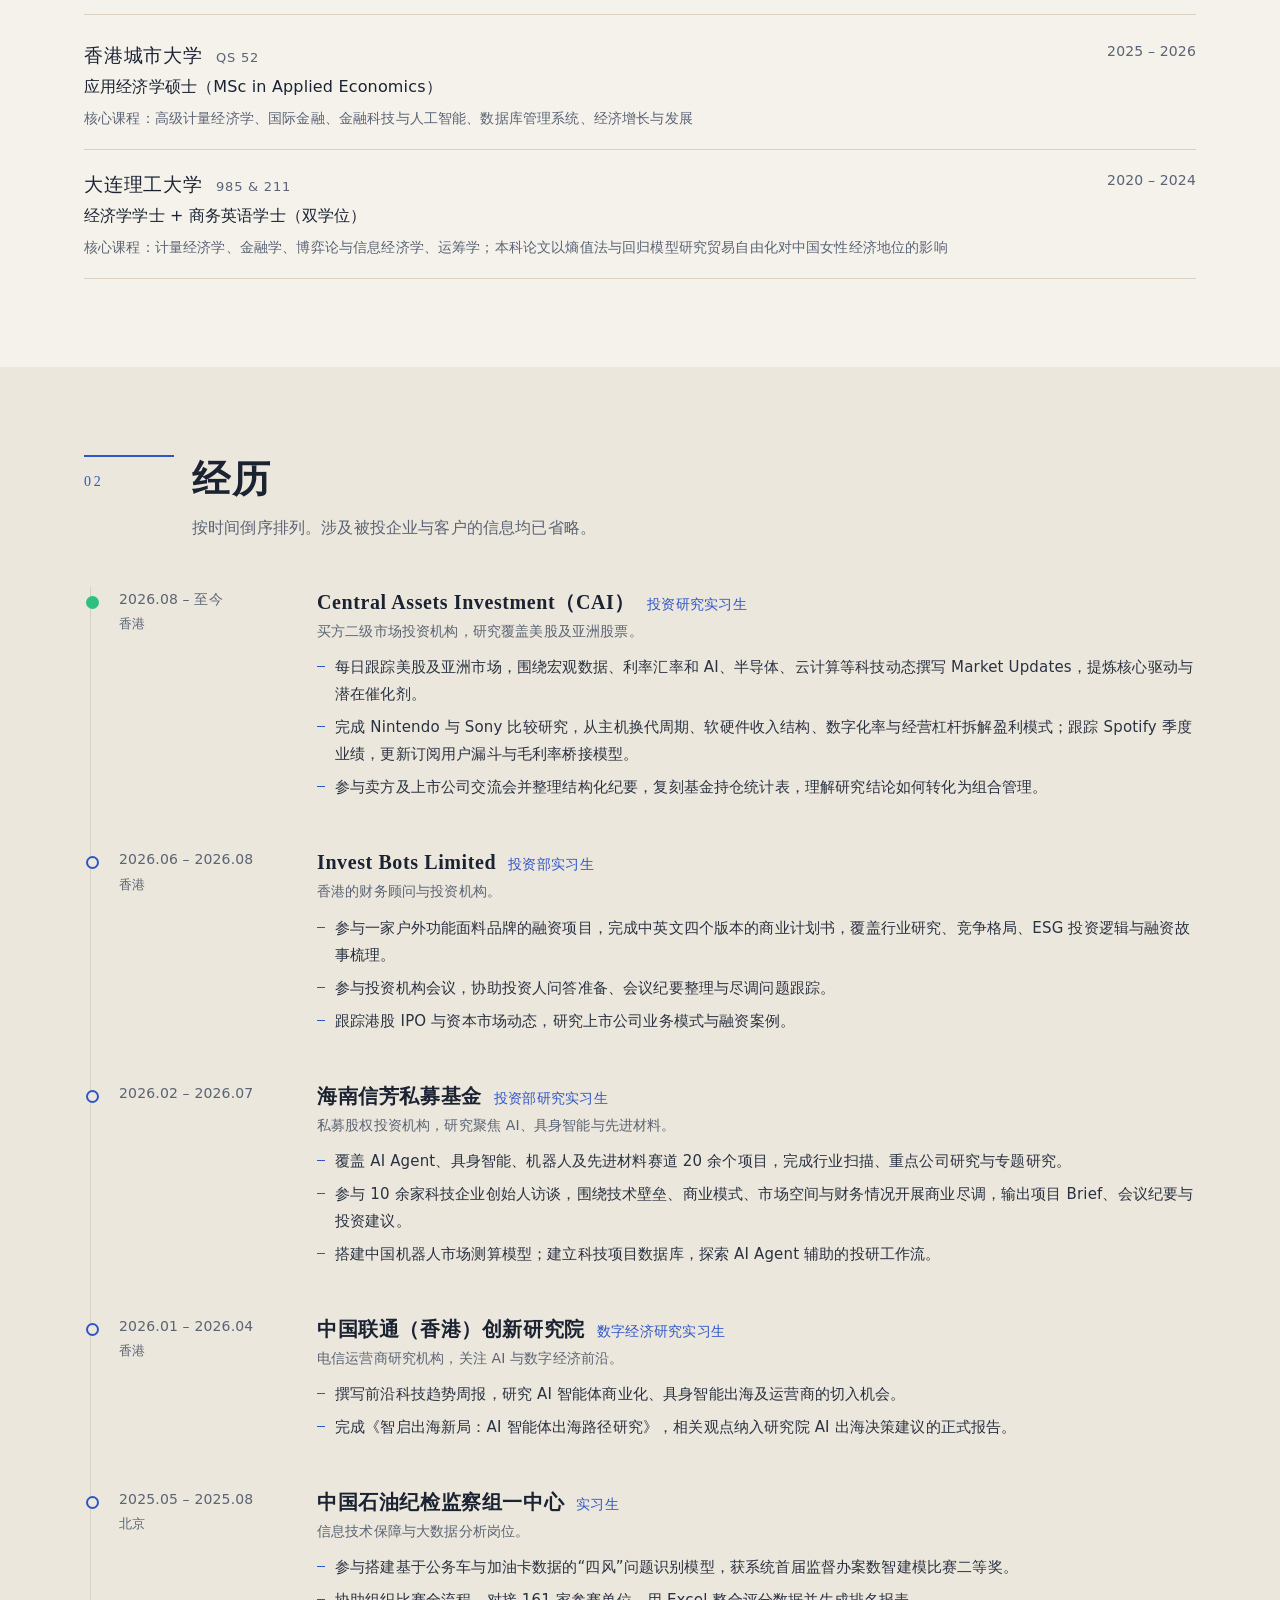
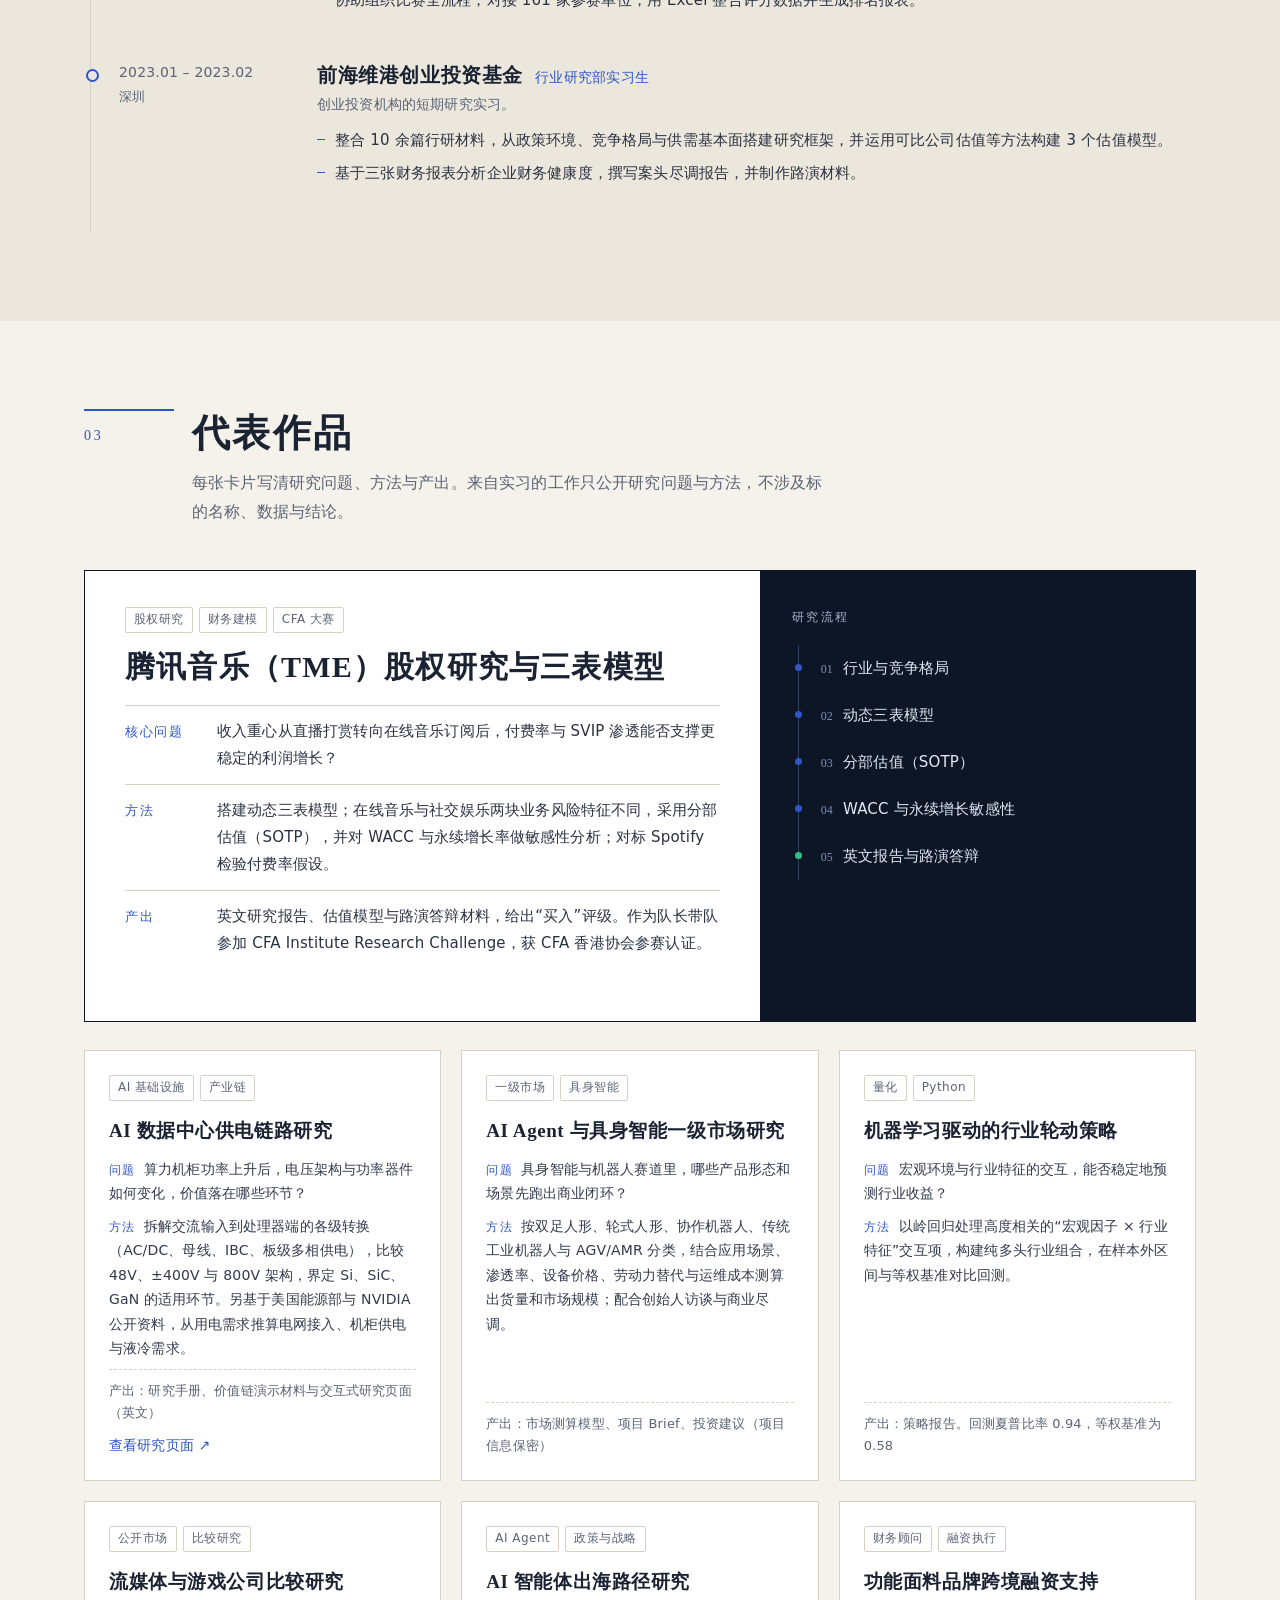
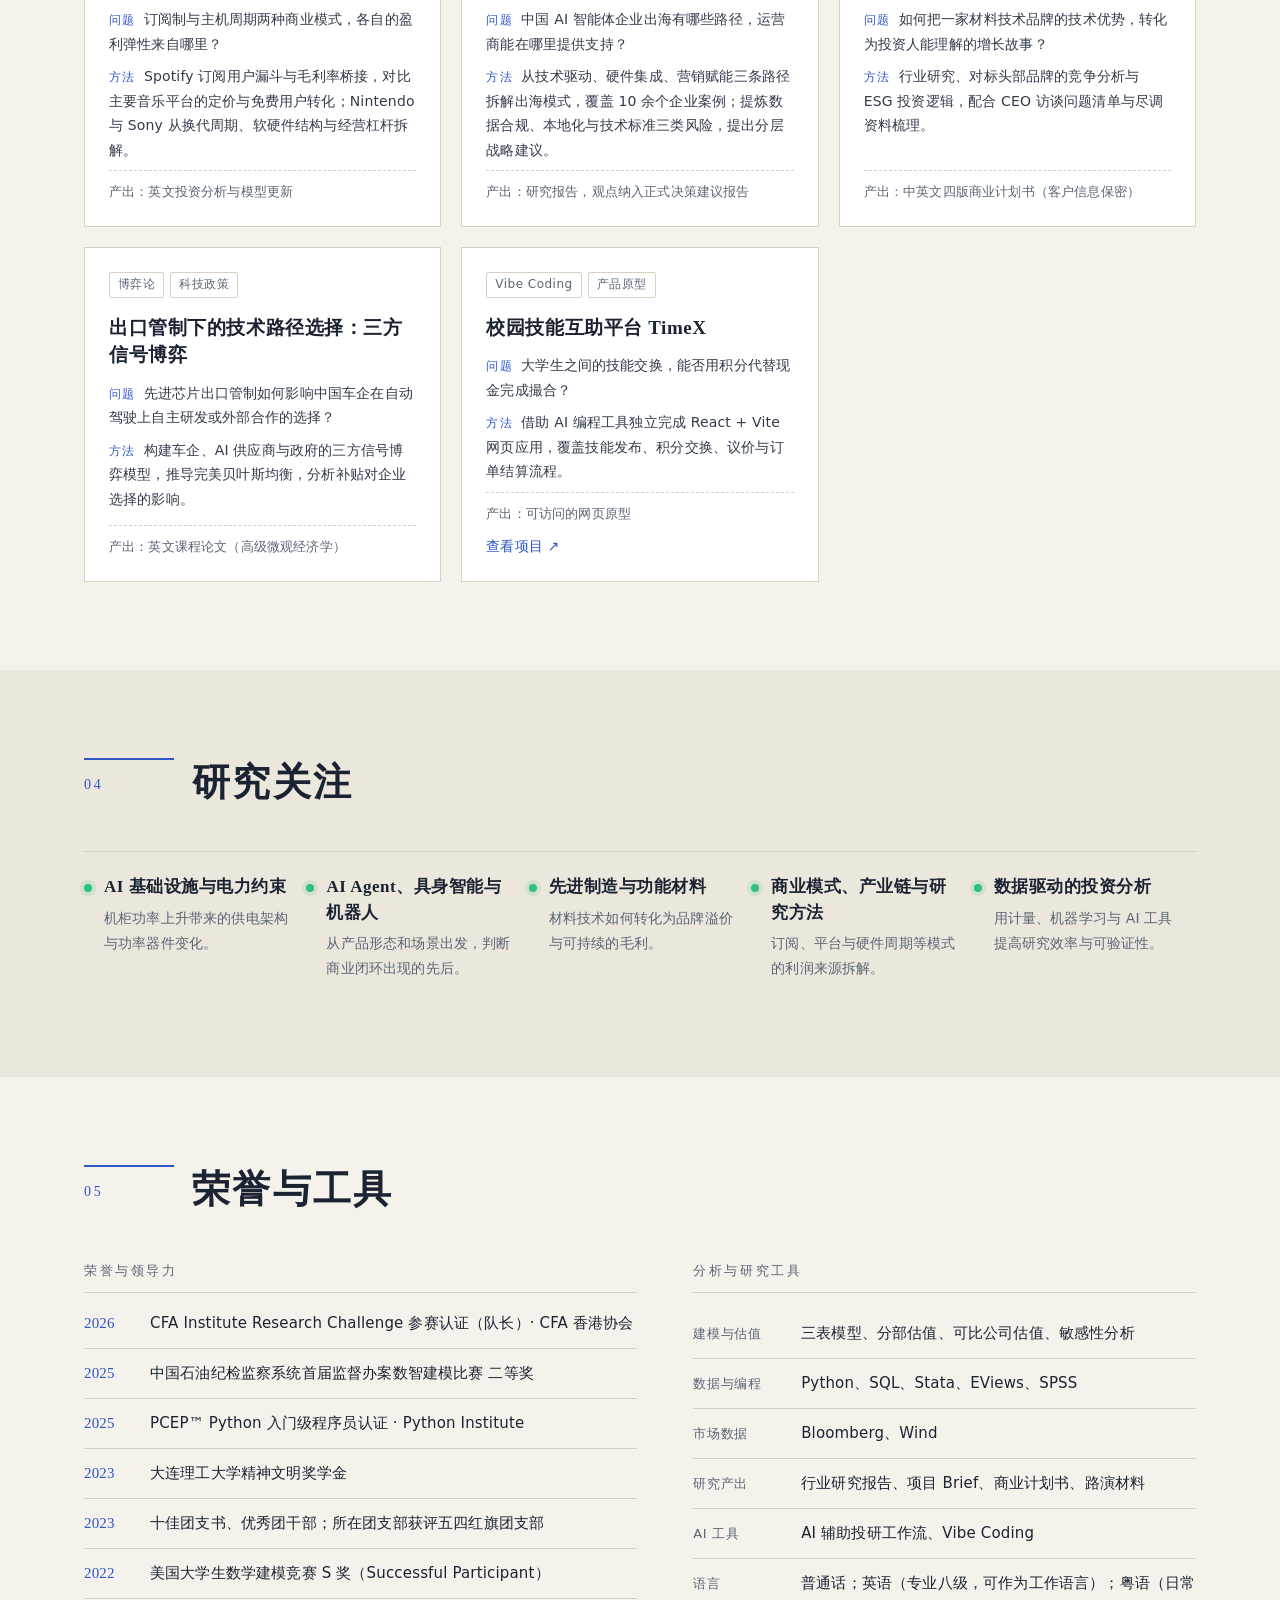
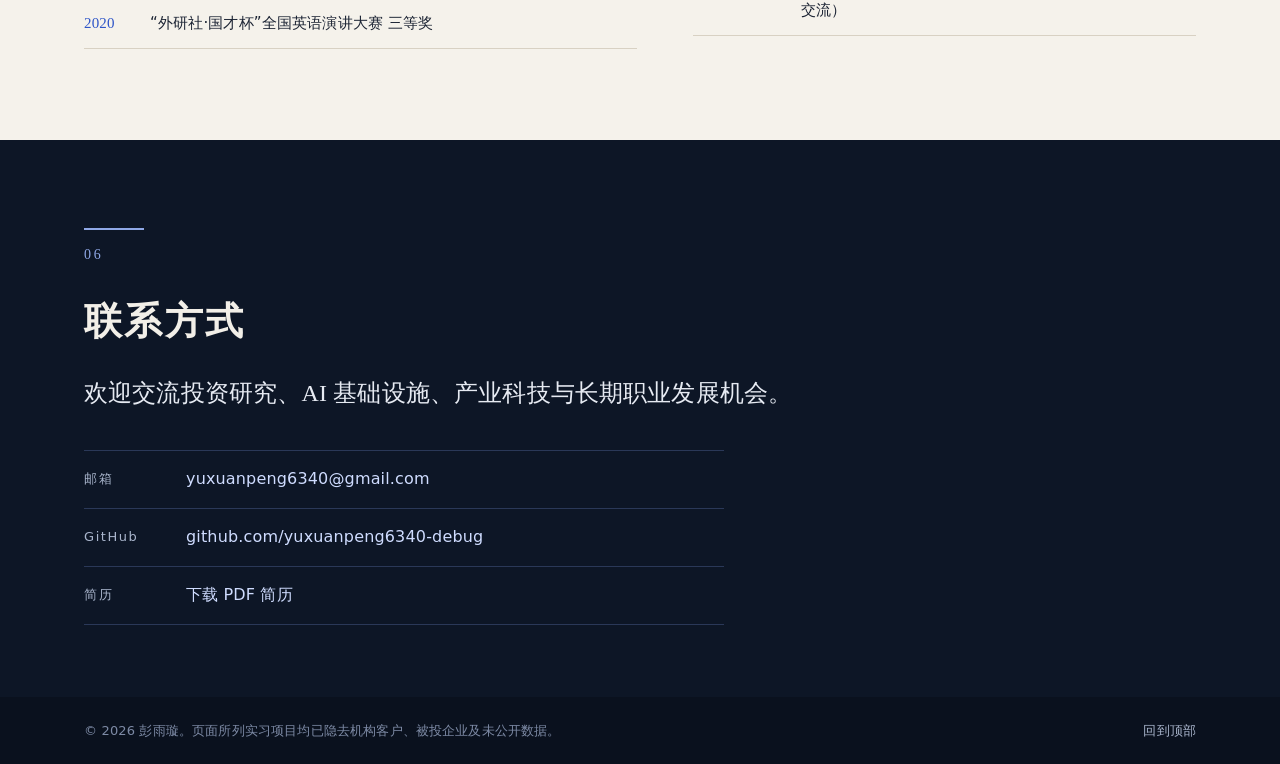
==== commit 6de5b4f1: "Add AI power atlas research page and Cantonese Co-Authored-By: Claude Opus 5.5 <noreply@anthropic.co" ====
--- a/index.html
+++ b/index.html
@@ -255,8 +255,9 @@
         <ul class="tags"><li>AI 基础设施</li><li>产业链</li></ul>
         <h3>AI 数据中心供电链路研究</h3>
         <p><b>问题</b>算力机柜功率上升后，电压架构与功率器件如何变化，价值落在哪些环节？</p>
-        <p><b>方法</b>拆解交流输入到处理器端的各级转换（AC/DC、母线、IBC、板级多相供电），比较 48V、±400V 与 800V 架构，界定 Si、SiC、GaN 的适用环节。</p>
-        <p class="out">产出：研究手册与价值链演示材料</p>
+        <p><b>方法</b>拆解交流输入到处理器端的各级转换（AC/DC、母线、IBC、板级多相供电），比较 48V、±400V 与 800V 架构，界定 Si、SiC、GaN 的适用环节。另基于美国能源部与 NVIDIA 公开资料，从用电需求推算电网接入、机柜供电与液冷需求。</p>
+        <p class="out">产出：研究手册、价值链演示材料与交互式研究页面（英文）</p>
+        <a class="link" href="research/ai-power/">查看研究页面<span aria-hidden="true"> ↗</span></a>
       </article>
 
       <article class="card" id="w-robot">
@@ -364,7 +365,7 @@
           <div><dt>市场数据</dt><dd>Bloomberg、Wind</dd></div>
           <div><dt>研究产出</dt><dd>行业研究报告、项目 Brief、商业计划书、路演材料</dd></div>
           <div><dt>AI 工具</dt><dd>AI 辅助投研工作流、Vibe Coding</dd></div>
-          <div><dt>语言</dt><dd>普通话；英语（专业八级，可作为工作语言）</dd></div>
+          <div><dt>语言</dt><dd>普通话；英语（专业八级，可作为工作语言）；粤语（日常交流）</dd></div>
         </dl>
       </div>
     </div>
--- a/assets/style.css
+++ b/assets/style.css
@@ -130,7 +130,7 @@
 .qa div{display:grid;grid-template-columns:80px 1fr;gap:12px;padding:12px 0;border-top:1px solid var(--line)}
 .qa dt{font-size:13px;color:var(--cobalt);letter-spacing:.12em;padding-top:2px}
 .qa dd{margin:0;font-size:15px;color:#2a3242}
-.f-side{background:var(--ink);color:var(--on-ink);padding:36px 32px;display:flex;flex-direction:column;justify-content:space-between}
+.f-side{background:var(--ink);color:var(--on-ink);padding:36px 32px;display:flex;flex-direction:column;justify-content:flex-start}
 .bars-h{font-size:12px;letter-spacing:.2em;color:var(--on-ink-muted);margin-bottom:16px}
 .bar{margin:12px 0}
 .bar span{font-size:13px;color:#d7deeb}
